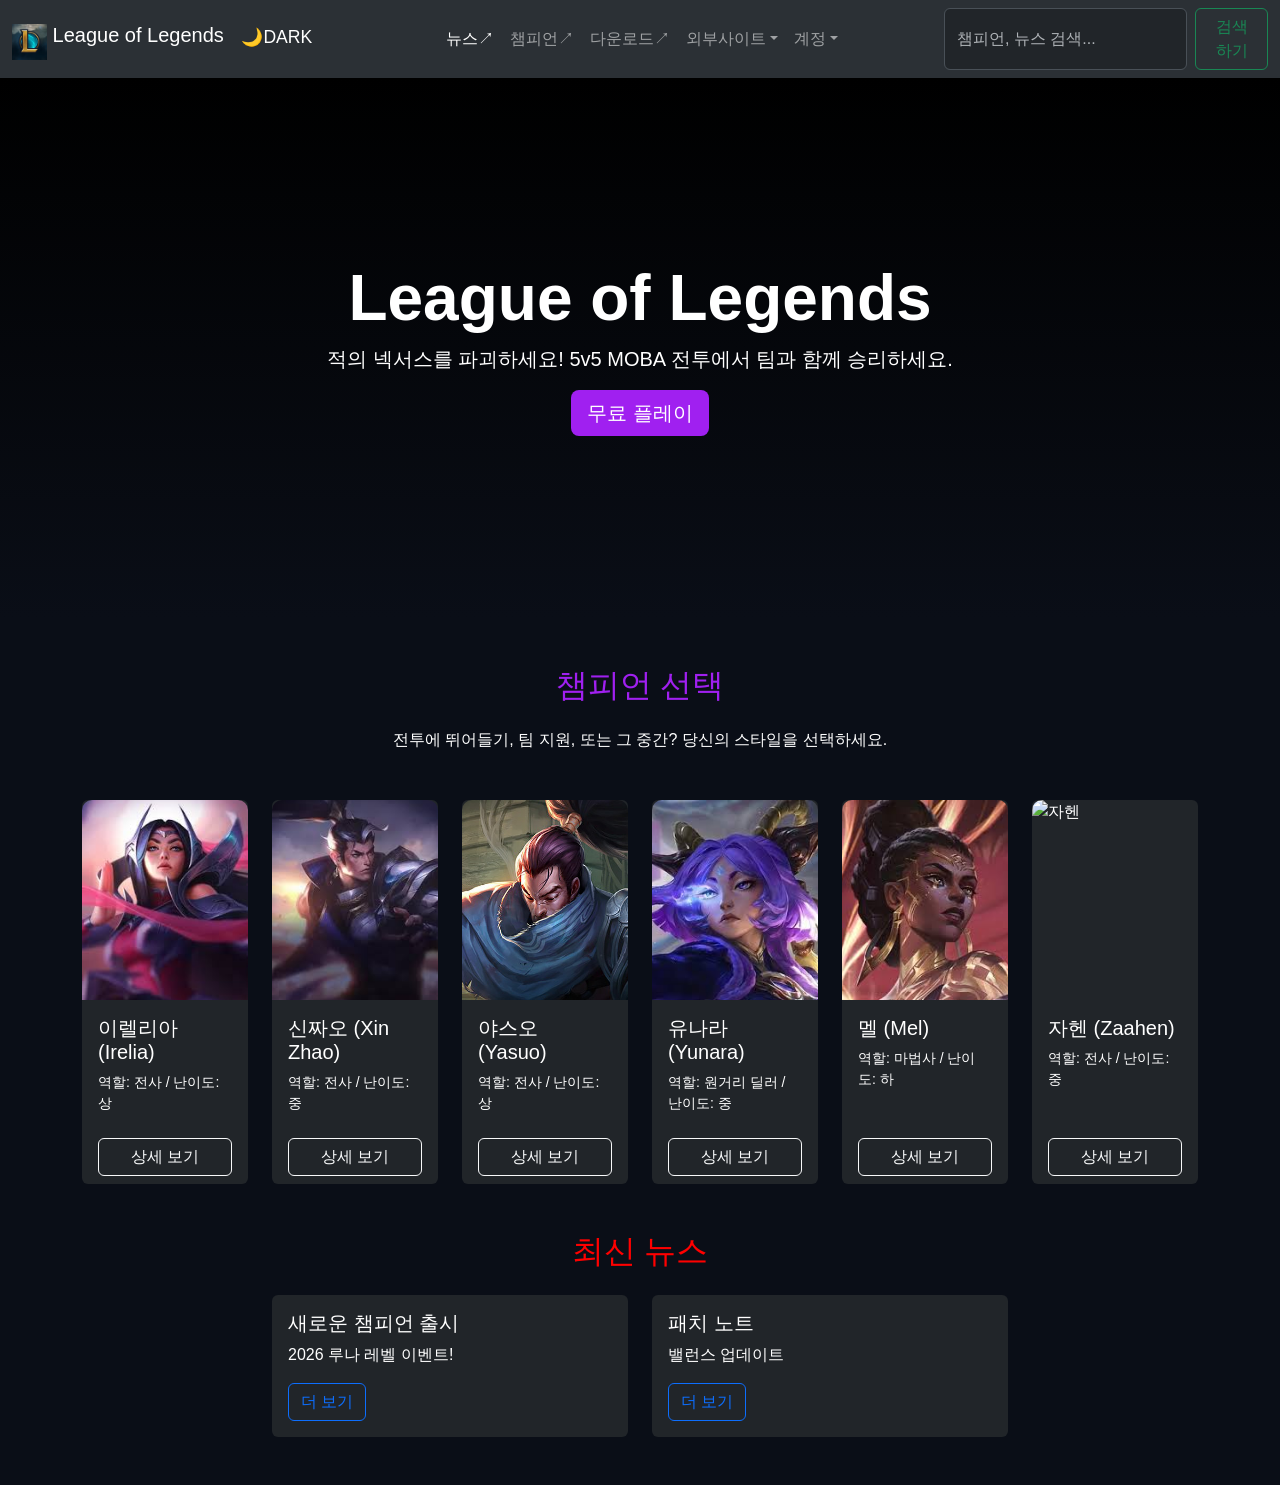
==== src/main/resources/META-INF/resources/main_index.html @ 62e13c8b "11주차 수업 내용 업로드" ====
<!DOCTYPE html>
<html lang="ko">
<head>
    <meta charset="UTF-8">
    <meta name="viewport" content="width=device-width, initial-scale=1.0">
    <title>League of Legends - 메인 페이지</title>
    
    <!-- Bootstrap 5 CDN (CDN만 사용) -->
    <link href="https://cdn.jsdelivr.net/npm/bootstrap@5.3.0/dist/css/bootstrap.min.css" rel="stylesheet">
    
    <!-- 커스텀 스타일 -->
    <link rel="stylesheet" href="css/main.css">
</head>
<body>

  <script>
    window.onload = function() {
    alert("메인 페이지 로딩 완료");
    }
    </script>
    
    <script src="js/test2.js"></script>
    <script src="js/toggle.js"></script>

    <!-- 네비게이션 바 -->
    <nav class="navbar navbar-expand-lg bg-body-tertiary" data-bs-theme="dark">
        <div class="container-fluid">
            <a class="navbar-brand" href="#">
                <img src="image/롤아이콘.webp" alt="" width="35" height="36" class="d-inline-block align-text-top">
                League of Legends
                <!-- [변경] "Navbar" 텍스트 → 다크/라이트 토글 버튼 -->
                <button class="btn border-0" id="themeToggleBtn" onclick="toggleTheme()">
                🌙DARK
                </button>
            </a>
            
            <button class="navbar-toggler" type="button" data-bs-toggle="collapse" data-bs-target="#navbarSupportedContent">
                <span class="navbar-toggler-icon"></span>
            </button>
            <div class="collapse navbar-collapse" id="navbarSupportedContent">
                <ul class="navbar-nav mx-auto mb-2 mb-lg-0">
                    <li class="nav-item">
                        <a class="nav-link active" href="https://www.leagueoflegends.com/ko-kr/news/" target="_blank">뉴스↗</a>
                    </li>
                    <li class="nav-item">
                        <a class="nav-link" href="https://www.leagueoflegends.com/ko-kr/champions/" target="_blank">챔피언↗</a>
                    </li>
                    <li class="nav-item">
                        <a class="nav-link" href="main_page_sub/download.html" target="_blank">다운로드↗</a>
                    </li>
                    <li class="nav-item dropdown">
                        <a class="nav-link dropdown-toggle" href="#" role="button" data-bs-toggle="dropdown">외부사이트</a>
                        <ul class="dropdown-menu">
                            <li><a class="dropdown-item" href="https://lol.ps/" target="_blank">프로관전러</a></li>
                            <li><a class="dropdown-item" href="https://op.gg/ko" target="_blank">OP.GG</a></li>
                        </ul>
                    </li>
                    <li class="nav-item dropdown">
                        <a class="nav-link dropdown-toggle" href="#" role="button" data-bs-toggle="dropdown">계정</a>
                        <ul class="dropdown-menu">
                            <li><a class="dropdown-item" href="/register" target="_blank">회원가입</a></li>
                            <a class="nav-link" href="/login" target="_blank">로그인</a>
                        </ul>
                    </li>
                </ul>
                <form class="d-flex" id="searchForm">
                    <input class="form-control me-2" type="search" placeholder="챔피언, 뉴스 검색..." id="searchInput">
                    <button class="btn btn-outline-success" type="submit">검색하기</button>
                </form>
            </div>
        </div>
    </nav>

    <!-- 히어로 배너 -->
    <section class="hero d-flex align-items-center justify-content-center text-center py-5">
        <div class="container">
            <h1 class="display-3 fw-bold">League of Legends</h1>
            <p class="lead">적의 넥서스를 파괴하세요! 5v5 MOBA 전투에서 팀과 함께 승리하세요.</p>
            <a href="#" class="btn btn-primary btn-lg" onclick="alert('즐거운 플레이 되세요')">무료 플레이</a>
        </div>
    </section>

    <!-- 챔피언 선택 섹션 -->
    <section class="container my-5">
        <h2 class="text-center mb-4 accent-purple">챔피언 선택</h2>
        <p class="text-center mb-5 accent-black">전투에 뛰어들기, 팀 지원, 또는 그 중간? 당신의 스타일을 선택하세요.</p>
        <div class="row row-cols-1 row-cols-md-2 row-cols-lg-3 row-cols-xl-6 g-4">

            <!-- 이렐리아 카드 -->
            <div class="col">
                <div class="card bg-dark text-white border-secondary h-100">
                    <img src="image/irelia.png" class="card-img-top" alt="이렐리아">
                    <div class="card-body">
                        <h5 class="card-title">이렐리아 (Irelia)</h5>
                        <p class="card-text small">역할: 전사 / 난이도: 상</p>
                    </div>
                    <div class="card-footer bg-transparent border-0">
                        <button class="btn btn-outline-light w-100" data-bs-toggle="modal" data-bs-target="#modalIrelia">
                            상세 보기
                        </button>
                    </div>
                </div>
            </div>

            <!-- 모달 (iframe으로 Irelia.html 불러오기) -->
<div class="modal fade" id="modalIrelia" tabindex="-1" aria-labelledby="modalIreliaLabel" aria-hidden="true">
<div class="modal-dialog modal-xl modal-dialog-centered modal-dialog-scrollable">
<div class="modal-content bg-dark text-white border-secondary">
<!-- 헤더 -->
<div class="modal-header border-secondary">
<h5 class="modal-title" id="modalLabel">이렐리아 (Irelia) 상세 정보</h5>
<button type="button" class="btn-close btn-close-white" data-bs-dismiss="modal" aria-label="Close"></button>
</div>

<!-- 바디: iframe으로 내용 채움 -->
<div class="modal-body p-0" style="height: 65vh; background: #0a0e17;">
<iframe
src="modals/Irelia.html"
frameborder="0"
style="width: 100%; height: 100%; border: none;"
allowfullscreen>
</iframe>
</div>
<!-- 푸터 -->
<div class="modal-footer border-secondary">
<button type="button" class="btn btn-outline-light" data-bs-dismiss="modal">닫기</button>
</div>
</div>
</div>
</div>

            <!-- 신짜오 카드 -->
            <div class="col">
                <div class="card bg-dark text-white border-secondary h-100">
                    <img src="image/xin zhao.png" class="card-img-top" alt="신짜오">
                    <div class="card-body">
                        <h5 class="card-title">신짜오 (Xin Zhao)</h5>
                        <p class="card-text small">역할: 전사 / 난이도: 중</p>
                    </div>
                    <div class="card-footer bg-transparent border-0">
                        <button class="btn btn-outline-light w-100" data-bs-toggle="modal" data-bs-target="#modalXinzhao">
                            상세 보기
                        </button>
                    </div>
                </div>
            </div>

            <!-- 모달 (iframe으로 Xin zhao.html 불러오기) -->
<div class="modal fade" id="modalXinzhao" tabindex="-1" aria-labelledby="modalXinzhaoLabel" aria-hidden="true">
<div class="modal-dialog modal-xl modal-dialog-centered modal-dialog-scrollable">
<div class="modal-content bg-dark text-white border-secondary">
<!-- 헤더 -->
<div class="modal-header border-secondary">
<h5 class="modal-title" id="modalLabel">신짜오 (Xin zhao) 상세 정보</h5>
<button type="button" class="btn-close btn-close-white" data-bs-dismiss="modal" aria-label="Close"></button>
</div>

<!-- 바디: iframe으로 내용 채움 -->
<div class="modal-body p-0" style="height: 65vh; background: #0a0e17;">
<iframe
src="modals/Xin zhao.html"
frameborder="0"
style="width: 100%; height: 100%; border: none;"
allowfullscreen>
</iframe>
</div>
<!-- 푸터 -->
<div class="modal-footer border-secondary">
<button type="button" class="btn btn-outline-light" data-bs-dismiss="modal">닫기</button>
</div>
</div>
</div>
</div>

            <!-- 야스오 카드 -->
            <div class="col">
                <div class="card bg-dark text-white border-secondary h-100">
                    <img src="image/yasuo.png" class="card-img-top" alt="야스오">
                    <div class="card-body">
                        <h5 class="card-title">야스오 (Yasuo)</h5>
                        <p class="card-text small">역할: 전사 / 난이도: 상</p>
                    </div>
                    <div class="card-footer bg-transparent border-0">
                        <button class="btn btn-outline-light w-100" data-bs-toggle="modal" data-bs-target="#modalyasuo">
                            상세 보기
                        </button>
                    </div>
                </div>
            </div>

            <!-- 모달 (iframe으로 Yasuo.html 불러오기) -->
<div class="modal fade" id="modalyasuo" tabindex="-1" aria-labelledby="modalyasuoLabel" aria-hidden="true">
<div class="modal-dialog modal-xl modal-dialog-centered modal-dialog-scrollable">
<div class="modal-content bg-dark text-white border-secondary">
<!-- 헤더 -->
<div class="modal-header border-secondary">
<h5 class="modal-title" id="modalLabel">야스오 (Yasuo) 상세 정보</h5>
<button type="button" class="btn-close btn-close-white" data-bs-dismiss="modal" aria-label="Close"></button>
</div>

<!-- 바디: iframe으로 내용 채움 -->
<div class="modal-body p-0" style="height: 65vh; background: #0a0e17;">
<iframe
src="modals/Yasuo.html"
frameborder="0"
style="width: 100%; height: 100%; border: none;"
allowfullscreen>
</iframe>
</div>
<!-- 푸터 -->
<div class="modal-footer border-secondary">
<button type="button" class="btn btn-outline-light" data-bs-dismiss="modal">닫기</button>
</div>
</div>
</div>
</div>

            <!-- 유나라 카드 -->
            <div class="col">
                <div class="card bg-dark text-white border-secondary h-100">
                    <img src="image/yunara.png" class="card-img-top" alt="유나라">
                    <div class="card-body">
                        <h5 class="card-title">유나라 (Yunara)</h5>
                        <p class="card-text small">역할: 원거리 딜러 / 난이도: 중</p>
                    </div>
                    <div class="card-footer bg-transparent border-0">
                        <button class="btn btn-outline-light w-100" data-bs-toggle="modal" data-bs-target="#modalyunara">
                            상세 보기
                        </button>
                    </div>
                </div>
            </div>

            <!-- 모달 (iframe으로 Yunara.html 불러오기) -->
<div class="modal fade" id="modalyunara" tabindex="-1" aria-labelledby="modalyunaraLabel" aria-hidden="true">
<div class="modal-dialog modal-xl modal-dialog-centered modal-dialog-scrollable">
<div class="modal-content bg-dark text-white border-secondary">
<!-- 헤더 -->
<div class="modal-header border-secondary">
<h5 class="modal-title" id="modalLabel">유나라 (Yunara) 상세 정보</h5>
<button type="button" class="btn-close btn-close-white" data-bs-dismiss="modal" aria-label="Close"></button>
</div>

<!-- 바디: iframe으로 내용 채움 -->
<div class="modal-body p-0" style="height: 65vh; background: #0a0e17;">
<iframe
src="modals/Yunara.html"
frameborder="0"
style="width: 100%; height: 100%; border: none;"
allowfullscreen>
</iframe>
</div>
<!-- 푸터 -->
<div class="modal-footer border-secondary">
<button type="button" class="btn btn-outline-light" data-bs-dismiss="modal">닫기</button>
</div>
</div>
</div>
</div>

            <!-- 멜 카드 -->
            <div class="col">
                <div class="card bg-dark text-white border-secondary h-100">
                    <img src="image/mel.png" class="card-img-top" alt="멜">
                    <div class="card-body">
                        <h5 class="card-title">멜 (Mel)</h5>
                        <p class="card-text small">역할: 마법사 / 난이도: 하</p>
                    </div>
                    <div class="card-footer bg-transparent border-0">
                        <button class="btn btn-outline-light w-100" data-bs-toggle="modal" data-bs-target="#modalmel">
                            상세 보기
                        </button>
                    </div>
                </div>
            </div>

            <!-- 모달 (iframe으로 Mel.html 불러오기) -->
<div class="modal fade" id="modalmel" tabindex="-1" aria-labelledby="modalmelLabel" aria-hidden="true">
<div class="modal-dialog modal-xl modal-dialog-centered modal-dialog-scrollable">
<div class="modal-content bg-dark text-white border-secondary">
<!-- 헤더 -->
<div class="modal-header border-secondary">
<h5 class="modal-title" id="modalLabel">멜 (Mel) 상세 정보</h5>
<button type="button" class="btn-close btn-close-white" data-bs-dismiss="modal" aria-label="Close"></button>
</div>

<!-- 바디: iframe으로 내용 채움 -->
<div class="modal-body p-0" style="height: 65vh; background: #0a0e17;">
<iframe
src="modals/Mel.html"
frameborder="0"
style="width: 100%; height: 100%; border: none;"
allowfullscreen>
</iframe>
</div>
<!-- 푸터 -->
<div class="modal-footer border-secondary">
<button type="button" class="btn btn-outline-light" data-bs-dismiss="modal">닫기</button>
</div>
</div>
</div>
</div>

            <!-- 자헨 카드 -->
            <div class="col">
                <div class="card bg-dark text-white border-secondary h-100">
                    <img src="image/zaahen.png" class="card-img-top" alt="자헨">
                    <div class="card-body">
                        <h5 class="card-title">자헨 (Zaahen)</h5>
                        <p class="card-text small">역할: 전사 / 난이도: 중</p>
                    </div>
                    <div class="card-footer bg-transparent border-0">
                        <button class="btn btn-outline-light w-100" data-bs-toggle="modal" data-bs-target="#modalzaahen">
                            상세 보기
                        </button>
                    </div>
                </div>
            </div>

            <!-- 모달 (iframe으로 Zaahen.html 불러오기) -->
<div class="modal fade" id="modalzaahen" tabindex="-1" aria-labelledby="modalzaahenLabel" aria-hidden="true">
<div class="modal-dialog modal-xl modal-dialog-centered modal-dialog-scrollable">
<div class="modal-content bg-dark text-white border-secondary">
<!-- 헤더 -->
<div class="modal-header border-secondary">
<h5 class="modal-title" id="modalLabel">자헨 (Zaahen) 상세 정보</h5>
<button type="button" class="btn-close btn-close-white" data-bs-dismiss="modal" aria-label="Close"></button>
</div>

<!-- 바디: iframe으로 내용 채움 -->
<div class="modal-body p-0" style="height: 65vh; background: #0a0e17;">
<iframe
src="modals/Zaahen.html"
frameborder="0"
style="width: 100%; height: 100%; border: none;"
allowfullscreen>
</iframe>
</div>
<!-- 푸터 -->
<div class="modal-footer border-secondary">
<button type="button" class="btn btn-outline-light" data-bs-dismiss="modal">닫기</button>
</div>
</div>
</div>
</div>

        </div>
    </section> <!-- ✅ 챔피언 섹션 닫기 태그 추가 -->

    <!-- 뉴스 섹션 -->
    <section class="container my-5">
        <h2 class="text-center mb-4 accent-red">최신 뉴스</h2>
        <div class="row g-4 justify-content-center">
            <div class="col-md-6 col-lg-4">
                <div class="card bg-dark text-white">
                    <div class="card-body">
                        <h5 class="card-title">새로운 챔피언 출시</h5>
                        <p class="card-text">2026 루나 레벨 이벤트!</p>
                        <a href="#" class="btn btn-outline-primary">더 보기</a>
                    </div>
                </div>
            </div>
            <div class="col-md-6 col-lg-4">
                <div class="card bg-dark text-white">
                    <div class="card-body">
                        <h5 class="card-title">패치 노트</h5>
                        <p class="card-text">밸런스 업데이트</p>
                        <a href="#" class="btn btn-outline-primary">더 보기</a>
                    </div>
                </div>
            </div>
        </div>
    </section>

    <!-- ===== 검색 결과 섹션 (기본 숨김) ===== -->
    <section id="searchResults" style="display:none;"> <!-- ✅ 초기 숨김 추가 -->
        <!-- 키워드 헤더 -->
        <div class="search-keyword-header">
            <h1 id="searchKeywordDisplay"></h1>
        </div>

        <!-- 본문: 사이드바 + 콘텐츠 -->
        <div class="search-body">
            <div class="container-fluid px-0">
                <div class="row g-0">
                    <!-- 왼쪽 카테고리 사이드바 -->
                    <div class="col-md-3 col-lg-2 search-sidebar bg-white py-4">
                        <div class="px-3 mb-3" style="font-size:0.8rem; color:#999; text-transform:uppercase; letter-spacing:0.1em;">
                            카테고리
                        </div>
                        <div class="search-category-item active" onclick="switchCategory('champion', this)">
                            챔피언 <span class="count" id="champCount">(0)</span>
                        </div>
                        <div class="search-category-item" onclick="switchCategory('news', this)">
                            뉴스 <span class="count" id="newsCount">(0)</span>
                        </div>
                    </div>

                    <!-- 오른쪽 콘텐츠 -->
                    <div class="col-md-9 col-lg-10 search-content-area">
                        <!-- 챔피언 결과 -->
                        <div id="resultChampion">
                            <h5 class="mb-4" style="color:#333;">챔피언</h5>
                            <div id="championResultList"></div>
                        </div>
                        <!-- 뉴스 결과 -->
                        <div id="resultNews" style="display:none;">
                            <h5 class="mb-4" style="color:#333;">뉴스</h5>
                            <div id="newsResultList"></div>
                        </div>
                    </div>
                </div>
            </div>
        </div>
    </section>

    <!-- 모든 모달들 (이렐리아, 신짜오, 야스오, 유나라, 멜, 자헨) -->
    <!-- 여기에 모달 코드 유지... -->

    <!-- 스크립트를 body 끝에 배치 -->
    <script src="https://cdn.jsdelivr.net/npm/bootstrap@5.3.0/dist/js/bootstrap.bundle.min.js"></script>
    <script src="js/search.js"></script>
    
    <script>
        // 페이지 로딩 완료 알림
        window.addEventListener('DOMContentLoaded', function() {
            
            // 검색 폼 확인
            const searchForm = document.getElementById('searchForm');
        });
    </script>   

</body>
</html>
---- src/main/resources/META-INF/resources/css/main.css ----
/* ── 기본 레이아웃 ──────────────────────────────────────────── */
body { background-color: #0a0e17; color: #fff; font-family: 'Arial', sans-serif; }
.navbar { background-color: #000; }
.hero { background: linear-gradient(to bottom, #000000, #0a0e17); min-height: 60vh; }

/* ── 강조 색상 ──────────────────────────────────────────────── */
.accent-purple { color: #a020f0; }
.accent-red { color: #ff0000; }

/* ── 카드 ────────────────────────────────────────────────────── */
.card { background-color: #1e1e1e; border: none; transition: transform 0.3s, box-shadow 0.3s; }
.card:hover { transform: scale(1.05); box-shadow: 0 10px 20px rgba(160, 32, 240, 0.5); }
.card-img-top { height: 200px; object-fit: cover; border-radius: 10px 10px 0 0; }

/* ── 버튼 ────────────────────────────────────────────────────── */
.btn-primary { background-color: #a020f0; border: none; }
.btn-primary:hover { background-color: #800080; }

/* ── 검색 결과 페이지 ────────────────────────────────────────── */
#searchResults { display: none; }

.search-keyword-header {
    background: #0a0a0a;
    background-image: radial-gradient(ellipse at center, #1a1a1a 0%, #000 70%);
    min-height: 180px;
    display: flex;
    align-items: center;
    justify-content: center;
    border-bottom: 2px solid #c8a96e;
}
.search-keyword-header h1 {
    font-size: 2.8rem;
    font-weight: 700;
    color: #fff;
    letter-spacing: 0.05em;
}

.search-body { background-color: #f0ede8; min-height: 500px; }
.search-sidebar { border-right: 1px solid #ddd; }

.search-category-item {
    padding: 14px 20px;
    cursor: pointer;
    color: #333;
    font-size: 0.95rem;
    border-left: 3px solid transparent;
    transition: all 0.2s;
}
.search-category-item:hover { background: #e0dcd5; }
.search-category-item.active {
    border-left: 3px solid #c8253a;
    font-weight: 700;
    color: #c8253a;
    background: #e8e4df;
}
.search-category-item .count { color: #999; font-size: 0.85rem; margin-left: 6px; }

.search-content-area { padding: 30px; }

.search-result-card {
    background: #fff;
    border: none;
    border-radius: 6px;
    margin-bottom: 16px;
    transition: box-shadow 0.2s;
}
.search-result-card:hover { box-shadow: 0 4px 15px rgba(0,0,0,0.15); }
.search-result-card img { width: 110px; height: 80px; object-fit: cover; border-radius: 6px 0 0 6px; }

.no-result { text-align: center; padding: 80px 20px; color: #666; }
.no-result h4 { color: #333; }

/* ── [추가] 테마 토글 버튼 (폰트 크기, 색상 등 ) ──────────────── */
#themeToggleBtn { font-size: 1.1rem; color: #fff; }
body.light-mode #themeToggleBtn { color: #212529; }
/* ── [추가] 라이트 모드 (다양한 색상 정보 ─────────────────────── */
body.light-mode { background-color: #f8f9fa; color: #212529; }
body.light-mode .navbar { background-color: #e9ecef !important; }
body.light-mode .navbar .navbar-brand,
body.light-mode .navbar .nav-link { color: #212529 !important; }
body.light-mode .hero { background: linear-gradient(to bottom, #dce3ea, #f8f9fa); }
body.light-mode .card { background-color: #ffffff; color: #212529; border: 1px solid #dee2e6; }
body.light-mode .card-title { color: #212529; }
body.light-mode .card-text { color: #555; }
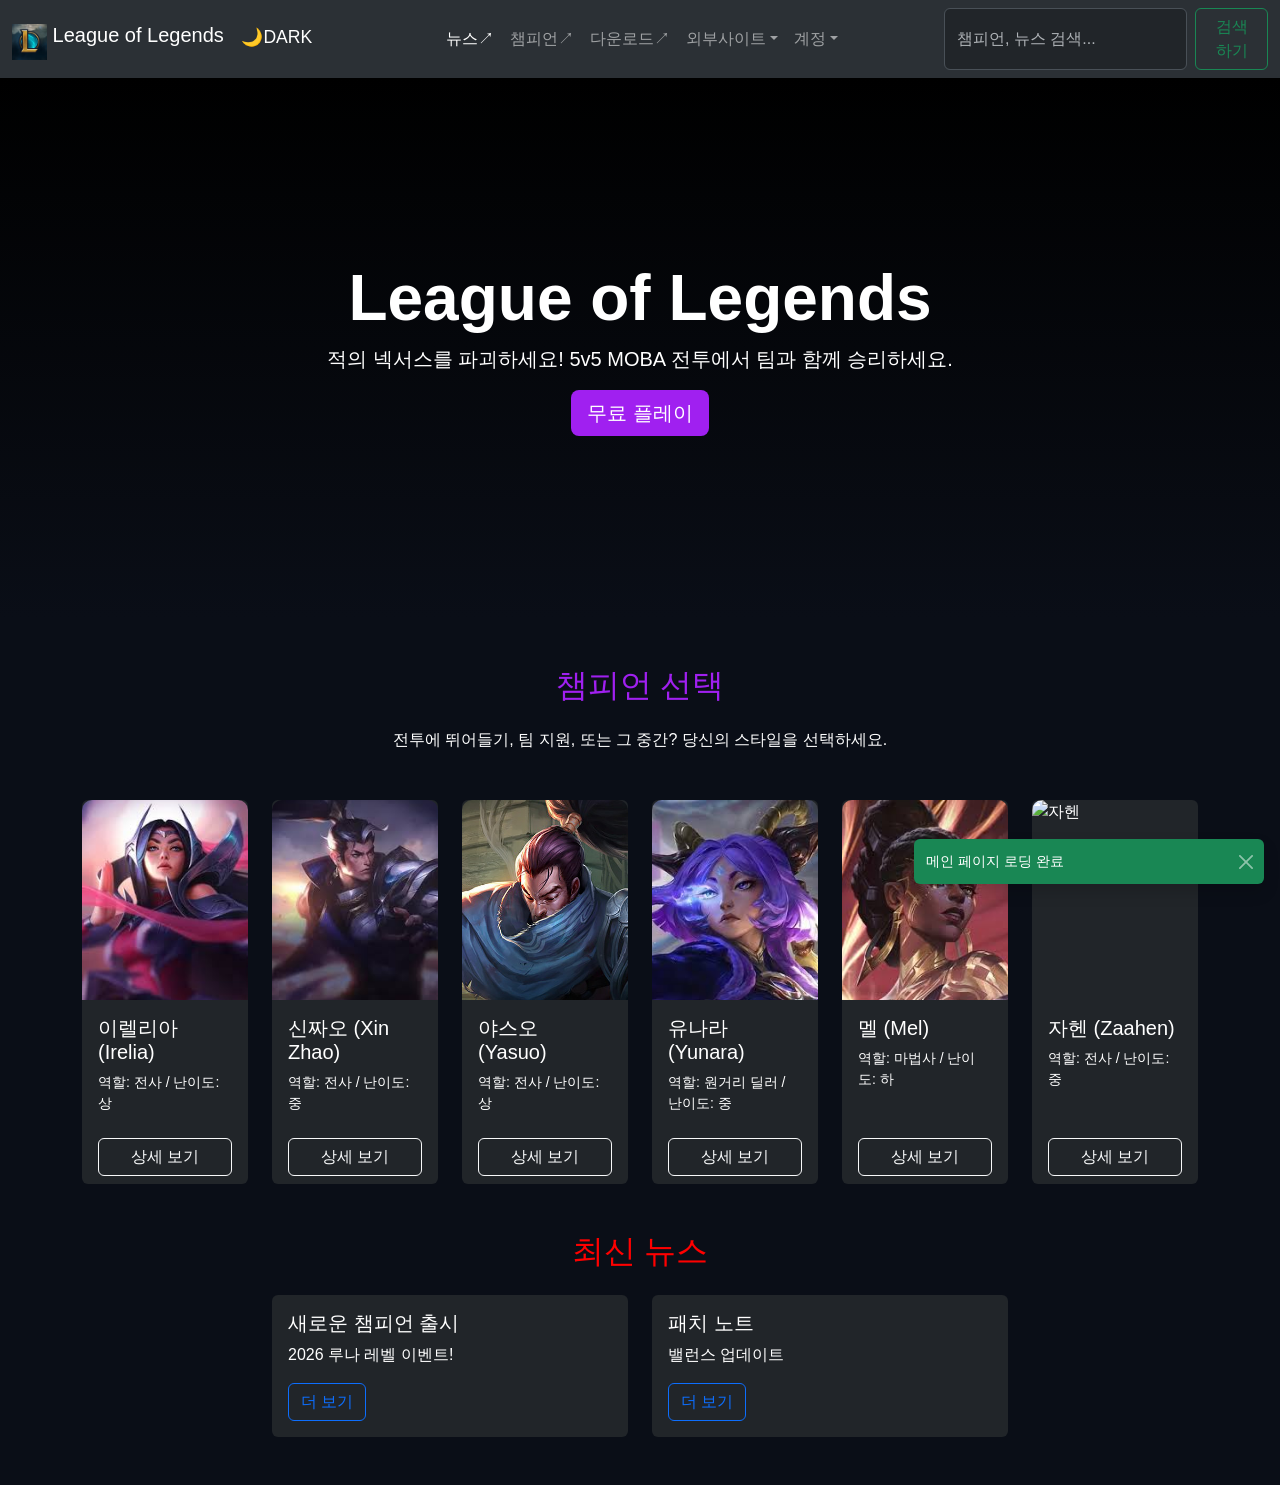
==== commit 52658c3d: "13주차 수업 내용 업로드" ====
--- a/src/main/resources/META-INF/resources/main_index.html
+++ b/src/main/resources/META-INF/resources/main_index.html
@@ -15,12 +15,9 @@
 
   <script>
     window.onload = function() {
-    alert("메인 페이지 로딩 완료");
+    showToast("메인 페이지 로딩 완료");
     }
     </script>
-    
-    <script src="js/test2.js"></script>
-    <script src="js/toggle.js"></script>
 
     <!-- 네비게이션 바 -->
     <nav class="navbar navbar-expand-lg bg-body-tertiary" data-bs-theme="dark">
@@ -414,12 +411,17 @@
         </div>
     </section>
 
+    
+
     <!-- 모든 모달들 (이렐리아, 신짜오, 야스오, 유나라, 멜, 자헨) -->
     <!-- 여기에 모달 코드 유지... -->
 
     <!-- 스크립트를 body 끝에 배치 -->
     <script src="https://cdn.jsdelivr.net/npm/bootstrap@5.3.0/dist/js/bootstrap.bundle.min.js"></script>
     <script src="js/search.js"></script>
+    <script src="js/test.js"></script>
+    <script src="js/test2.js"></script>
+    <script src="js/toggle.js"></script>
     
     <script>
         // 페이지 로딩 완료 알림
@@ -430,5 +432,21 @@
         });
     </script>   
 
+
+    <div class="toast-container position-fixed
+    bottom-0 end-0 p-3" style="z-index:9999">
+    <div id="liveToast" class="toast align-items-center
+    text-white bg-success border-0" role="alert">
+    <div class="d-flex">
+    <div class="toast-body" id="toastBody">
+    메시지
+    </div>
+    <button type="button"
+    class="btn-close btn-close-white me-2 m-auto"
+    data-bs-dismiss="toast"></button>
+    </div>
+    </div>
+    </div>
+
 </body>
 </html>
